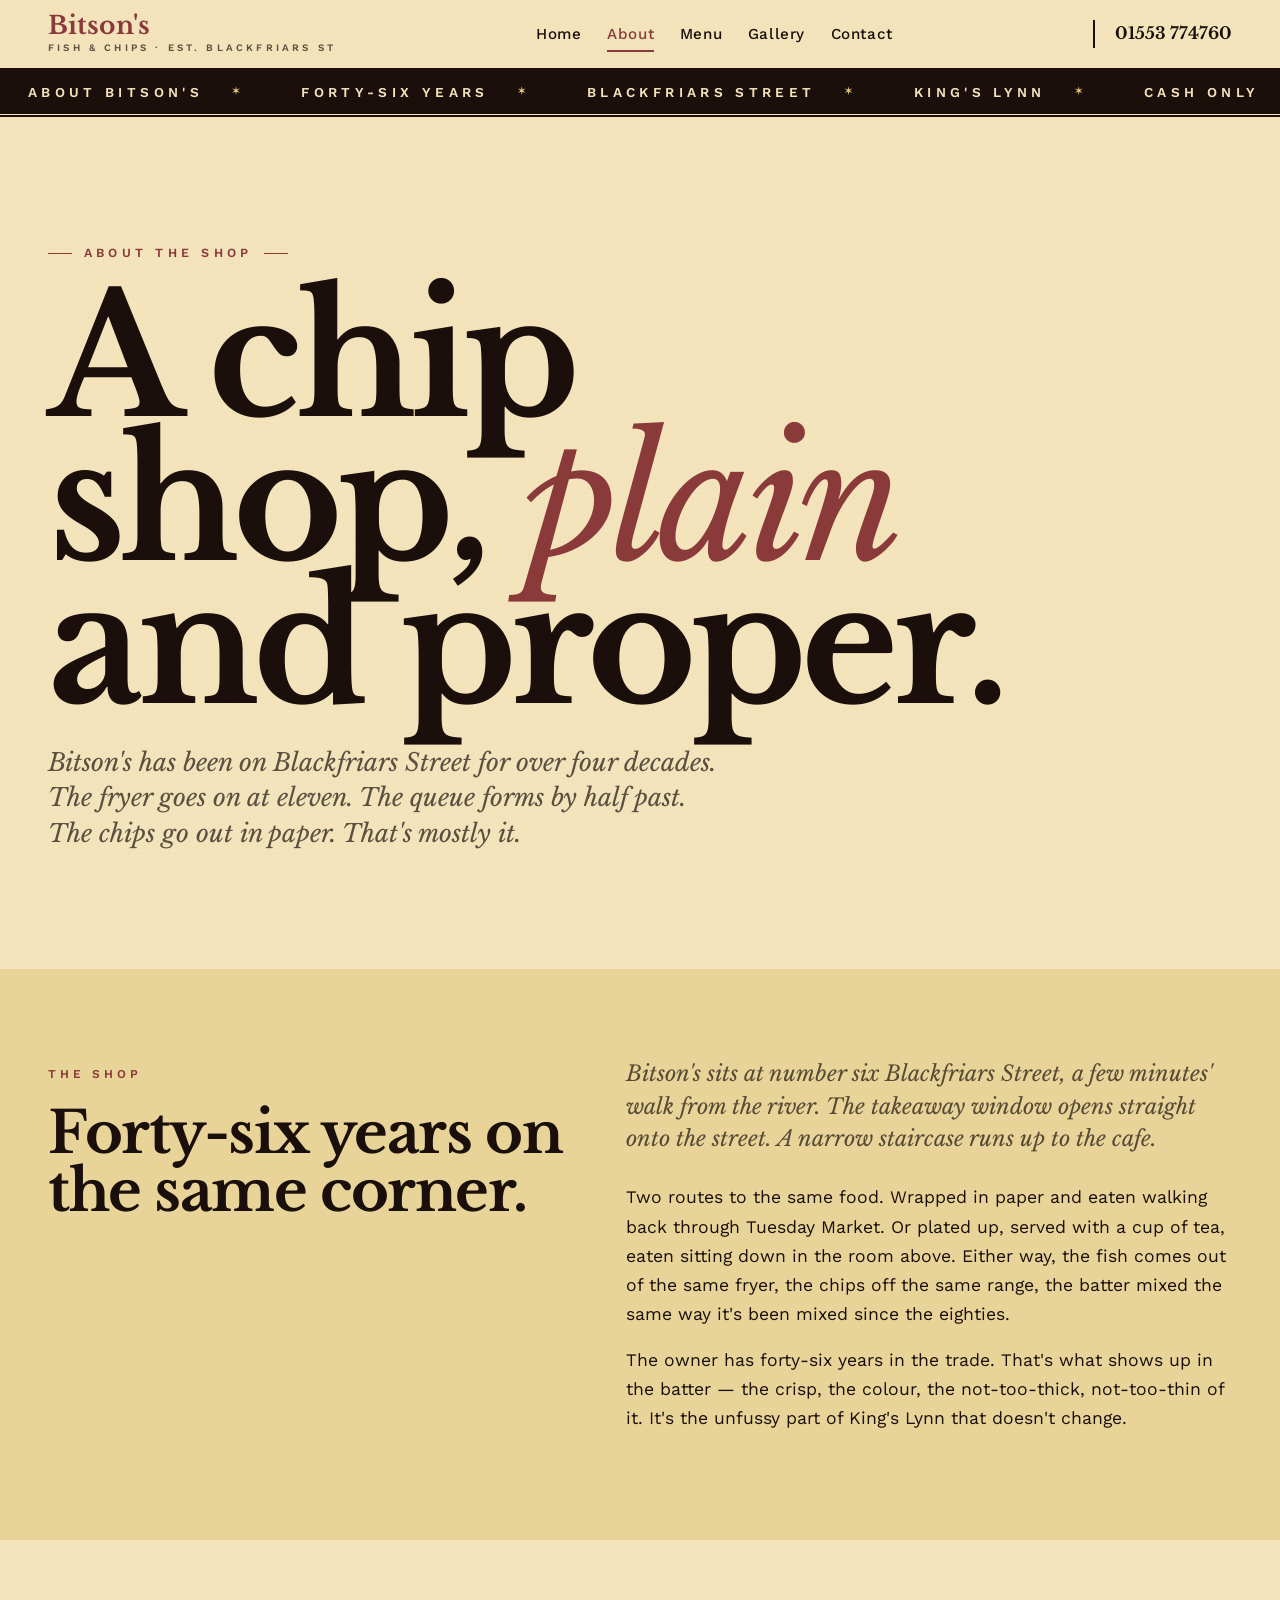
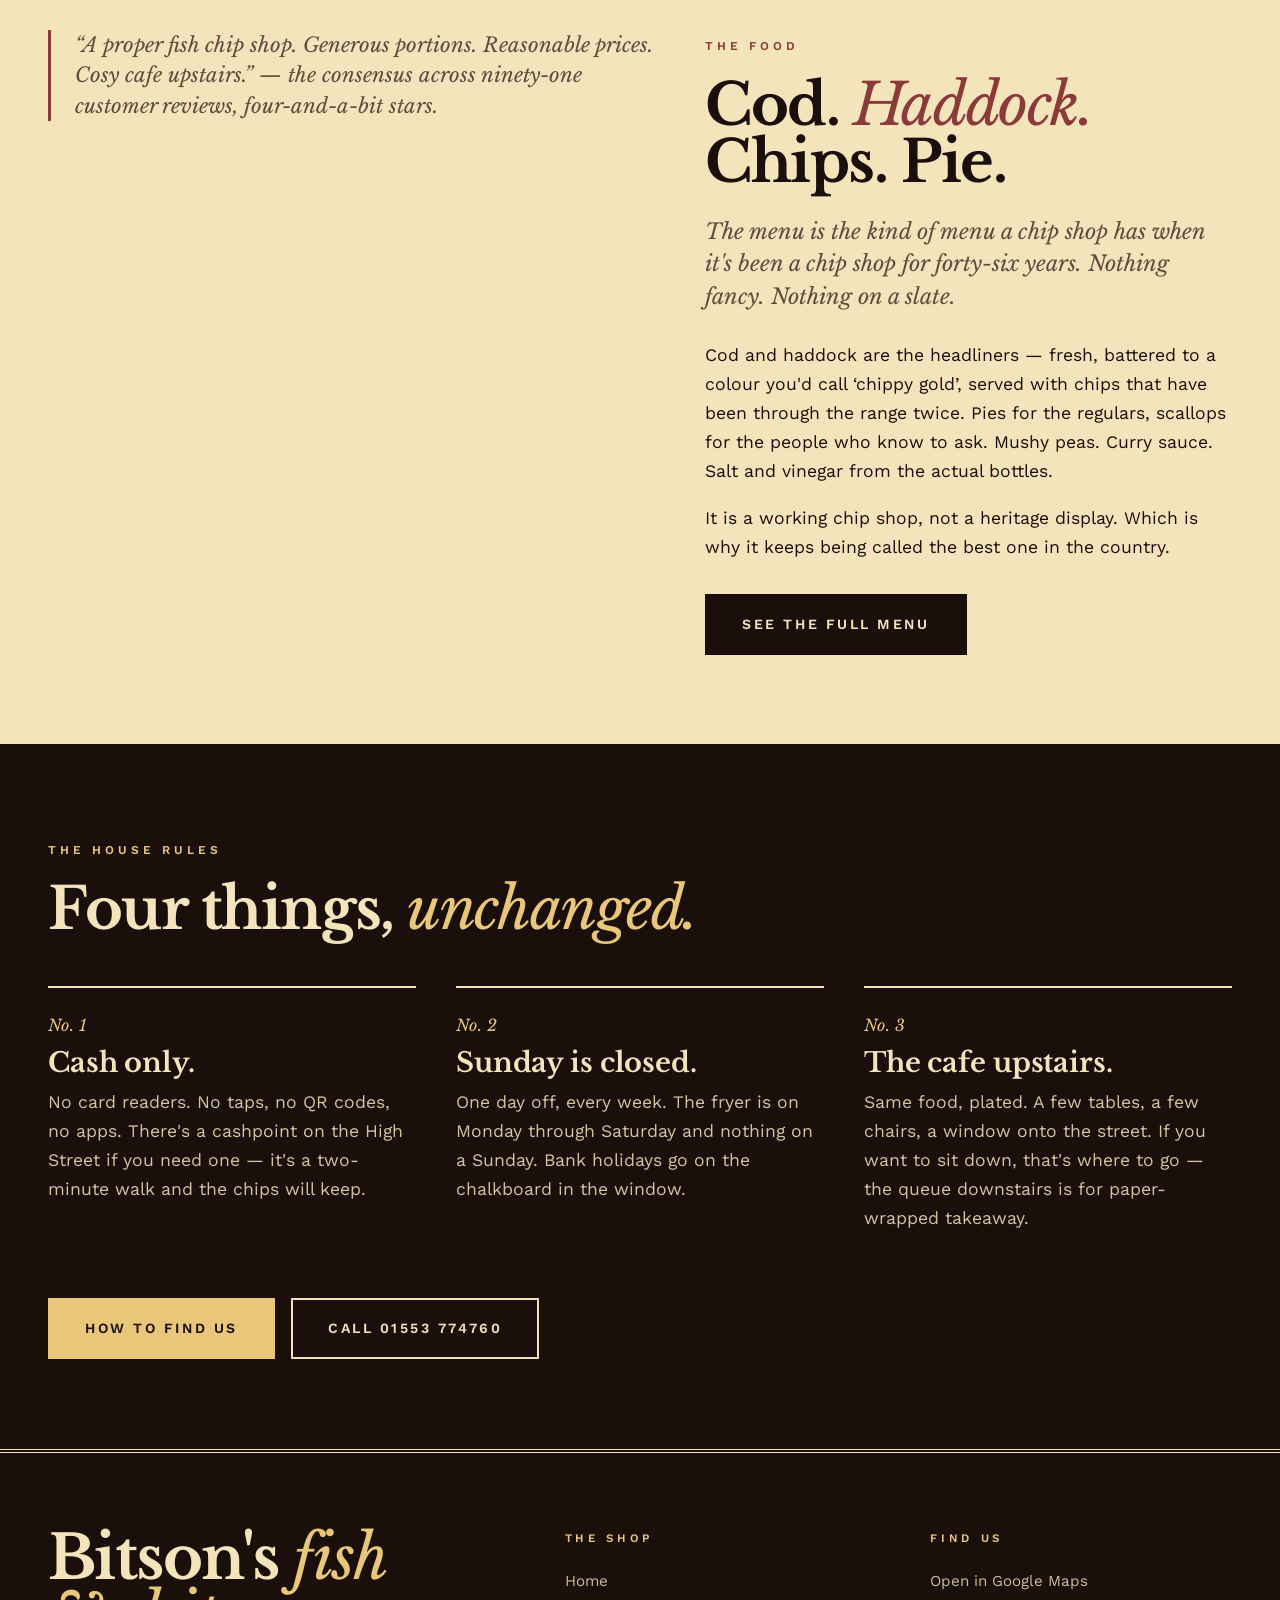
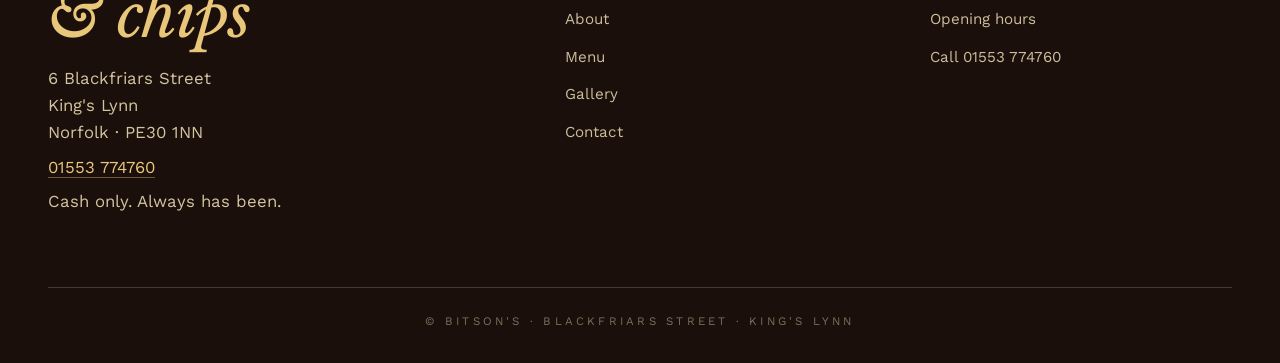
==== about.html @ e1422725 "Build Jr · bitson-s · 2026-05-30" ====
<!doctype html>
<html lang="en-GB">
<head>
<meta charset="utf-8">
<meta name="viewport" content="width=device-width, initial-scale=1, viewport-fit=cover">
<title>About · Bitson's Fish &amp; Chips · Blackfriars Street, King's Lynn</title>
<meta name="description" content="Forty-six years on Blackfriars Street. The story of Bitson's: counter takeaway, cafe upstairs, and a fryer that hasn't moved.">
<link rel="preconnect" href="https://fonts.googleapis.com">
<link rel="preconnect" href="https://fonts.gstatic.com" crossorigin>
<link rel="stylesheet" href="style.css">
</head>
<body>

<header class="site-header">
  <nav class="nav" aria-label="Primary">
    <a class="brand" href="index.html">
      Bitson's
      <span>Fish &amp; Chips · Est. Blackfriars St</span>
    </a>
    <ul class="nav-links">
      <li><a href="index.html">Home</a></li>
      <li><a href="about.html" aria-current="page">About</a></li>
      <li><a href="services.html">Menu</a></li>
      <li><a href="gallery.html">Gallery</a></li>
      <li><a href="contact.html">Contact</a></li>
    </ul>
    <a class="nav-phone" href="tel:+441553774760">01553 774760</a>
  </nav>
</header>

<div class="marquee" aria-hidden="true">
  <div class="marquee__track">
    <div class="marquee__set">
      <span>About Bitson's</span>
      <span>Forty-Six Years</span>
      <span>Blackfriars Street</span>
      <span>King's Lynn</span>
      <span>Cash Only</span>
      <span>Counter &amp; Cafe</span>
    </div>
    <div class="marquee__set" aria-hidden="true">
      <span>About Bitson's</span>
      <span>Forty-Six Years</span>
      <span>Blackfriars Street</span>
      <span>King's Lynn</span>
      <span>Cash Only</span>
      <span>Counter &amp; Cafe</span>
    </div>
  </div>
</div>

<section class="hero">
  <p class="hero__eyebrow">About the shop</p>
  <h1 class="hero__title">A chip shop, <em>plain</em><br>and proper.</h1>
  <p class="hero__sub">Bitson's has been on Blackfriars Street for over four decades. The fryer goes on at eleven. The queue forms by half past. The chips go out in paper. That's mostly it.</p>
</section>

<section class="section section--full section--cream">
  <div class="inner">
    <div class="split">
      <div class="reveal">
        <p class="eyebrow">The shop</p>
        <h2>Forty-six years on the same corner.</h2>
      </div>
      <div class="reveal">
        <p class="lede">Bitson's sits at number six Blackfriars Street, a few minutes' walk from the river. The takeaway window opens straight onto the street. A narrow staircase runs up to the cafe.</p>
        <p>Two routes to the same food. Wrapped in paper and eaten walking back through Tuesday Market. Or plated up, served with a cup of tea, eaten sitting down in the room above. Either way, the fish comes out of the same fryer, the chips off the same range, the batter mixed the same way it's been mixed since the eighties.</p>
        <p>The owner has forty-six years in the trade. That's what shows up in the batter — the crisp, the colour, the not-too-thick, not-too-thin of it. It's the unfussy part of King's Lynn that doesn't change.</p>
      </div>
    </div>
  </div>
</section>

<section class="section">
  <div class="split split--reverse">
    <div class="reveal">
      <p class="eyebrow">The food</p>
      <h2>Cod. <em>Haddock.</em> Chips. Pie.</h2>
      <p class="lede">The menu is the kind of menu a chip shop has when it's been a chip shop for forty-six years. Nothing fancy. Nothing on a slate.</p>
      <p>Cod and haddock are the headliners — fresh, battered to a colour you'd call &lsquo;chippy gold&rsquo;, served with chips that have been through the range twice. Pies for the regulars, scallops for the people who know to ask. Mushy peas. Curry sauce. Salt and vinegar from the actual bottles.</p>
      <p>It is a working chip shop, not a heritage display. Which is why it keeps being called the best one in the country.</p>
      <div class="btn-row">
        <a class="btn" href="services.html">See the full menu</a>
      </div>
    </div>
    <div class="reveal">
      <p class="split__aside">&ldquo;A proper fish chip shop. Generous portions. Reasonable prices. Cosy cafe upstairs.&rdquo; — the consensus across ninety-one customer reviews, four-and-a-bit stars.</p>
    </div>
  </div>
</section>

<section class="section section--full section--ink">
  <div class="inner">
    <p class="eyebrow">The house rules</p>
    <h2>Four things, <em>unchanged.</em></h2>

    <div class="trio">
      <article class="trio__item reveal">
        <p class="trio__num">No. 1</p>
        <h3>Cash only.</h3>
        <p>No card readers. No taps, no QR codes, no apps. There's a cashpoint on the High Street if you need one — it's a two-minute walk and the chips will keep.</p>
      </article>
      <article class="trio__item reveal">
        <p class="trio__num">No. 2</p>
        <h3>Sunday is closed.</h3>
        <p>One day off, every week. The fryer is on Monday through Saturday and nothing on a Sunday. Bank holidays go on the chalkboard in the window.</p>
      </article>
      <article class="trio__item reveal">
        <p class="trio__num">No. 3</p>
        <h3>The cafe upstairs.</h3>
        <p>Same food, plated. A few tables, a few chairs, a window onto the street. If you want to sit down, that's where to go — the queue downstairs is for paper-wrapped takeaway.</p>
      </article>
    </div>

    <div class="btn-row" style="margin-top: 3rem;">
      <a class="btn" href="contact.html">How to find us</a>
      <a class="btn btn--outline" href="tel:+441553774760">Call 01553 774760</a>
    </div>
  </div>
</section>

<footer class="site-footer">
  <div class="footer-inner">
    <div>
      <p class="footer-brand">Bitson's <em>fish &amp; chips</em></p>
      <div class="footer-letterhead">
        <p>6 Blackfriars Street<br>King's Lynn<br>Norfolk · PE30 1NN</p>
        <p><a href="tel:+441553774760">01553 774760</a></p>
        <p>Cash only. Always has been.</p>
      </div>
    </div>
    <div class="footer-col">
      <h4>The Shop</h4>
      <ul>
        <li><a href="index.html">Home</a></li>
        <li><a href="about.html">About</a></li>
        <li><a href="services.html">Menu</a></li>
        <li><a href="gallery.html">Gallery</a></li>
        <li><a href="contact.html">Contact</a></li>
      </ul>
    </div>
    <div class="footer-col">
      <h4>Find Us</h4>
      <ul>
        <li><a href="https://www.google.com/maps?q=6+Blackfriars+Street+King%27s+Lynn+PE30+1NN" target="_blank" rel="noopener">Open in Google Maps</a></li>
        <li><a href="contact.html#hours">Opening hours</a></li>
        <li><a href="tel:+441553774760">Call 01553 774760</a></li>
      </ul>
    </div>
  </div>
  <p class="footer-rule">© Bitson's · Blackfriars Street · King's Lynn</p>
</footer>

</body>
</html>
---- style.css ----
/* ─────────────────────────────────────────────────────────
   Bitson's Fish & Chips · King's Lynn · Blackfriars Street
   Style: heritage British chippy, enamel-sign red + cream
───────────────────────────────────────────────────────── */

@import url('https://fonts.googleapis.com/css2?family=Libre+Baskerville:ital,wght@0,400;0,700;1,400&family=Work+Sans:wght@400;500;600;700&display=swap');

:root {
  --paper:       #F4E4BC;
  --paper-deep:  #E8D499;
  --batter:      #E8C77A;
  --enamel:      #8B3A3A;
  --claret:      #5A2828;
  --ink:         #1A0F0A;
  --ink-faded:   rgba(26, 15, 10, 0.7);
  --ink-dim:     rgba(26, 15, 10, 0.45);
  --serif: 'Libre Baskerville', Georgia, 'Times New Roman', serif;
  --sans:  'Work Sans', system-ui, -apple-system, sans-serif;
  --max:   1400px;
}

* { box-sizing: border-box; margin: 0; padding: 0; }
html { scroll-behavior: smooth; -webkit-text-size-adjust: 100%; }

body {
  background: var(--paper);
  color: var(--ink);
  font-family: var(--sans);
  font-size: clamp(1rem, 0.92rem + 0.25vw, 1.1rem);
  line-height: 1.65;
  overflow-x: hidden;
  position: relative;
}

/* Paper-grain overlay — kills digital flatness, evokes chip-paper */
body::before {
  content: "";
  position: fixed;
  inset: 0;
  pointer-events: none;
  z-index: 200;
  opacity: 0.22;
  background-image:
    radial-gradient(circle at 20% 30%, rgba(90, 40, 40, 0.05) 0.5px, transparent 1px),
    radial-gradient(circle at 75% 65%, rgba(26, 15, 10, 0.07) 0.5px, transparent 1px),
    radial-gradient(circle at 45% 85%, rgba(26, 15, 10, 0.04) 0.5px, transparent 0.5px);
  background-size: 4px 4px, 5px 5px, 3px 3px;
  mix-blend-mode: multiply;
}

img { max-width: 100%; height: auto; display: block; }
a { color: inherit; }

/* ── HEADER NAV ─────────────────────────────────────────── */

header.site-header {
  position: sticky;
  top: 0;
  z-index: 60;
  background: var(--paper);
  border-bottom: 2px solid var(--ink);
}

.nav {
  display: flex;
  justify-content: space-between;
  align-items: center;
  gap: 1.5rem;
  padding: 0.9rem clamp(1.25rem, 4vw, 3rem);
  max-width: var(--max);
  margin: 0 auto;
}

.brand {
  font-family: var(--serif);
  font-weight: 700;
  font-size: clamp(1.25rem, 1rem + 0.7vw, 1.6rem);
  color: var(--enamel);
  text-decoration: none;
  letter-spacing: 0.005em;
  line-height: 1;
}

.brand span {
  display: block;
  font-family: var(--sans);
  font-weight: 600;
  font-size: 0.62rem;
  letter-spacing: 0.32em;
  text-transform: uppercase;
  color: var(--ink-faded);
  margin-top: 4px;
}

.nav-links {
  display: flex;
  gap: clamp(1rem, 2vw, 2.25rem);
  list-style: none;
  align-items: center;
}

.nav-links a {
  font-family: var(--sans);
  font-weight: 500;
  font-size: 0.95rem;
  letter-spacing: 0.04em;
  color: var(--ink);
  text-decoration: none;
  padding: 0.4rem 0;
  position: relative;
  transition: color 0.18s ease;
}

.nav-links a:hover,
.nav-links a[aria-current="page"] { color: var(--enamel); }

.nav-links a::after {
  content: "";
  position: absolute;
  left: 0; right: 0; bottom: -2px;
  height: 2px;
  background: var(--enamel);
  transform: scaleX(0);
  transform-origin: left center;
  transition: transform 0.25s ease;
}

.nav-links a:hover::after,
.nav-links a[aria-current="page"]::after { transform: scaleX(1); }

.nav-phone {
  font-family: var(--serif);
  font-weight: 700;
  font-size: clamp(0.9rem, 0.8rem + 0.3vw, 1.1rem);
  color: var(--ink);
  text-decoration: none;
  white-space: nowrap;
  border-left: 2px solid var(--ink);
  padding-left: 1.25rem;
  transition: color 0.18s ease;
}

.nav-phone:hover { color: var(--enamel); }

@media (max-width: 760px) {
  .nav {
    flex-direction: column;
    align-items: stretch;
    gap: 0.5rem;
    padding: 0.7rem 1rem;
    text-align: center;
  }
  .brand { text-align: center; }
  .nav-links {
    flex-wrap: wrap;
    justify-content: center;
    gap: 0.6rem 1.25rem;
    font-size: 0.85rem;
    padding-top: 0.25rem;
    border-top: 1px dashed var(--ink-dim);
  }
  .nav-phone {
    border-left: none;
    padding-left: 0;
    padding-top: 0.25rem;
    border-top: 1px dashed var(--ink-dim);
  }
}

/* ── MARQUEE STRIP ──────────────────────────────────────── */

.marquee {
  overflow: hidden;
  background: var(--ink);
  color: var(--paper);
  padding: 0.7rem 0;
  font-family: var(--sans);
  font-weight: 600;
  font-size: 0.85rem;
  letter-spacing: 0.32em;
  text-transform: uppercase;
  border-bottom: 4px double var(--paper);
}

.marquee__track {
  display: inline-flex;
  white-space: nowrap;
  animation: marqueeScroll 42s linear infinite;
  will-change: transform;
}

.marquee__set {
  display: inline-flex;
  align-items: center;
  flex-shrink: 0;
}

.marquee__set span {
  display: inline-flex;
  align-items: center;
  padding: 0 1.75rem;
}

.marquee__set span::after {
  content: "✶";
  color: var(--batter);
  margin-left: 1.75rem;
  font-size: 0.75rem;
}

@keyframes marqueeScroll {
  from { transform: translateX(0); }
  to   { transform: translateX(-50%); }
}

/* ── HERO ───────────────────────────────────────────────── */

.hero {
  padding: clamp(3.5rem, 9vw, 8rem) clamp(1.25rem, 4vw, 3rem) clamp(2.5rem, 6vw, 5rem);
  max-width: var(--max);
  margin: 0 auto;
  position: relative;
}

.hero__eyebrow {
  font-family: var(--sans);
  font-weight: 600;
  font-size: 0.78rem;
  letter-spacing: 0.34em;
  text-transform: uppercase;
  color: var(--enamel);
  margin-bottom: 1.5rem;
  display: inline-flex;
  align-items: center;
  gap: 0.75rem;
}

.hero__eyebrow::before,
.hero__eyebrow::after {
  content: "";
  display: inline-block;
  width: 1.5rem;
  height: 1px;
  background: var(--enamel);
}

.hero__title {
  font-family: var(--serif);
  font-weight: 700;
  font-size: clamp(3.4rem, 13vw, 11.5rem);
  line-height: 0.86;
  letter-spacing: -0.035em;
  color: var(--ink);
  text-wrap: balance;
  margin-bottom: 1.75rem;
}

.hero__title em {
  font-style: italic;
  font-weight: 400;
  color: var(--enamel);
}

.hero__sub {
  font-family: var(--serif);
  font-style: italic;
  font-size: clamp(1.15rem, 0.9rem + 0.8vw, 1.65rem);
  line-height: 1.45;
  color: var(--ink-faded);
  max-width: 42ch;
  text-wrap: pretty;
  margin-bottom: 2.5rem;
}

.hero__meta {
  display: flex;
  flex-wrap: wrap;
  gap: 1.5rem 3rem;
  align-items: flex-end;
  border-top: 1px solid var(--ink);
  padding-top: 1.75rem;
  margin-top: 2rem;
}

.hero__meta-item {
  display: flex;
  flex-direction: column;
  gap: 0.35rem;
}

.hero__meta-item small {
  font-family: var(--sans);
  font-weight: 500;
  font-size: 0.68rem;
  letter-spacing: 0.3em;
  text-transform: uppercase;
  color: var(--ink-faded);
}

.hero__meta-item strong {
  font-family: var(--serif);
  font-weight: 700;
  font-size: clamp(1.1rem, 0.9rem + 0.5vw, 1.4rem);
  line-height: 1.1;
  color: var(--ink);
  letter-spacing: -0.005em;
}

.hero__meta-item a {
  text-decoration: none;
  color: inherit;
  transition: color 0.18s;
}

.hero__meta-item a:hover { color: var(--enamel); }

/* ── SECTIONS ───────────────────────────────────────────── */

.section {
  padding: clamp(3.5rem, 7vw, 6.5rem) clamp(1.25rem, 4vw, 3rem);
  max-width: var(--max);
  margin: 0 auto;
}

.section--full {
  max-width: none;
  padding: 0;
  margin: 0;
}

.section--full > .inner {
  max-width: var(--max);
  margin: 0 auto;
  padding: clamp(3.5rem, 7vw, 6.5rem) clamp(1.25rem, 4vw, 3rem);
}

.section--cream { background: var(--paper-deep); }

.section--ink {
  background: var(--ink);
  color: var(--paper);
}

.section--ink .eyebrow { color: var(--batter); }
.section--ink .lede,
.section--ink p { color: rgba(244, 228, 188, 0.85); }
.section--ink h2,
.section--ink h3 { color: var(--paper); }

.eyebrow {
  font-family: var(--sans);
  font-weight: 600;
  font-size: 0.75rem;
  letter-spacing: 0.32em;
  text-transform: uppercase;
  color: var(--enamel);
  margin-bottom: 1.25rem;
  display: inline-block;
}

h2 {
  font-family: var(--serif);
  font-weight: 700;
  font-size: clamp(2rem, 4vw + 0.4rem, 4rem);
  line-height: 1;
  letter-spacing: -0.025em;
  text-wrap: balance;
  margin-bottom: 1.5rem;
}

h2 em {
  font-style: italic;
  font-weight: 400;
  color: var(--enamel);
}

.section--ink h2 em { color: var(--batter); }

h3 {
  font-family: var(--serif);
  font-weight: 700;
  font-size: clamp(1.3rem, 1rem + 0.9vw, 1.7rem);
  line-height: 1.15;
  letter-spacing: -0.005em;
  margin-bottom: 0.6rem;
}

p {
  font-family: var(--sans);
  text-wrap: pretty;
  max-width: 60ch;
  margin-bottom: 1.1rem;
}

p.lede {
  font-family: var(--serif);
  font-style: italic;
  font-weight: 400;
  font-size: clamp(1.1rem, 0.95rem + 0.5vw, 1.4rem);
  line-height: 1.5;
  max-width: 36em;
  color: var(--ink-faded);
  margin-bottom: 1.75rem;
}

/* ── TWO-COLUMN EDITORIAL ───────────────────────────────── */

.split {
  display: grid;
  gap: clamp(2rem, 4vw, 4.5rem);
  align-items: start;
}

@media (min-width: 820px) {
  .split { grid-template-columns: 1fr 1.15fr; }
  .split--reverse { grid-template-columns: 1.15fr 1fr; }
  .split--reverse > :first-child { order: 2; }
}

.split__aside {
  font-family: var(--serif);
  font-style: italic;
  font-size: clamp(1.1rem, 0.95rem + 0.4vw, 1.3rem);
  line-height: 1.5;
  color: var(--ink-faded);
  border-left: 3px solid var(--enamel);
  padding-left: 1.5rem;
}

/* ── FEATURE TRIO ───────────────────────────────────────── */

.trio {
  display: grid;
  gap: 2.5rem;
  margin-top: 3rem;
}

@media (min-width: 780px) {
  .trio { grid-template-columns: repeat(3, 1fr); gap: 3rem 2.5rem; }
}

.trio__item {
  border-top: 2px solid var(--ink);
  padding-top: 1.5rem;
}

.trio__num {
  font-family: var(--serif);
  font-style: italic;
  font-weight: 400;
  font-size: 1rem;
  color: var(--enamel);
  margin-bottom: 0.5rem;
  letter-spacing: 0.05em;
}

.section--ink .trio__item { border-top-color: var(--paper); }
.section--ink .trio__num { color: var(--batter); }

/* ── BIG PULL QUOTE ─────────────────────────────────────── */

.pullquote {
  font-family: var(--serif);
  font-weight: 700;
  font-size: clamp(2rem, 5vw, 4rem);
  line-height: 1.05;
  letter-spacing: -0.02em;
  text-wrap: balance;
  margin: 1.5rem 0 2rem;
  max-width: 22ch;
}

.pullquote em {
  font-style: italic;
  font-weight: 400;
  color: var(--enamel);
}

.section--ink .pullquote em { color: var(--batter); }

.pullquote-attr {
  font-family: var(--sans);
  font-weight: 500;
  font-size: 0.78rem;
  letter-spacing: 0.32em;
  text-transform: uppercase;
  color: var(--ink-faded);
}

.section--ink .pullquote-attr { color: rgba(244, 228, 188, 0.6); }

/* ── BUTTONS ────────────────────────────────────────────── */

.btn-row {
  display: flex;
  flex-wrap: wrap;
  gap: 1rem;
  margin-top: 2rem;
}

.btn {
  display: inline-block;
  padding: 1.05rem 2.2rem;
  font-family: var(--sans);
  font-weight: 600;
  font-size: 0.88rem;
  letter-spacing: 0.18em;
  text-transform: uppercase;
  text-decoration: none;
  border: 2px solid var(--ink);
  background: var(--ink);
  color: var(--paper);
  transition: background 0.2s ease, color 0.2s ease, border-color 0.2s ease;
  cursor: pointer;
}

.btn:hover {
  background: var(--enamel);
  border-color: var(--enamel);
  color: var(--paper);
}

.btn--outline {
  background: transparent;
  color: var(--ink);
}

.btn--outline:hover {
  background: var(--ink);
  color: var(--paper);
}

.section--ink .btn {
  background: var(--batter);
  border-color: var(--batter);
  color: var(--ink);
}

.section--ink .btn:hover { background: var(--paper); border-color: var(--paper); }

.section--ink .btn--outline {
  background: transparent;
  color: var(--paper);
  border-color: var(--paper);
}

.section--ink .btn--outline:hover { background: var(--paper); color: var(--ink); }

/* ── MENU (broadsheet style with leader dots) ───────────── */

.menu-group {
  margin-bottom: clamp(2.5rem, 5vw, 4rem);
}

.menu-group__title {
  font-family: var(--serif);
  font-weight: 700;
  font-size: clamp(1.4rem, 1rem + 1.2vw, 2.1rem);
  letter-spacing: -0.01em;
  color: var(--enamel);
  border-bottom: 2px solid var(--ink);
  padding-bottom: 0.6rem;
  margin-bottom: 1.5rem;
  display: flex;
  align-items: baseline;
  justify-content: space-between;
  gap: 1rem;
  flex-wrap: wrap;
}

.menu-group__title small {
  font-family: var(--sans);
  font-weight: 600;
  font-size: 0.7rem;
  letter-spacing: 0.3em;
  text-transform: uppercase;
  color: var(--ink-faded);
}

.menu-item {
  padding: 0.9rem 0;
  border-bottom: 1px dashed var(--ink-dim);
}

.menu-item:last-child { border-bottom: none; }

.menu-item__name {
  font-family: var(--serif);
  font-weight: 700;
  font-size: clamp(1.05rem, 0.95rem + 0.3vw, 1.2rem);
  line-height: 1.25;
  color: var(--ink);
  margin-bottom: 0.2rem;
  letter-spacing: -0.005em;
}

.menu-item__desc {
  font-family: var(--sans);
  font-style: italic;
  font-size: 0.93rem;
  line-height: 1.4;
  color: var(--ink-faded);
  max-width: 56ch;
}

.menu-callout {
  background: var(--ink);
  color: var(--paper);
  padding: 1.5rem 1.75rem;
  margin: 3rem 0 1rem;
  border-left: 6px solid var(--enamel);
}

.menu-callout strong {
  font-family: var(--serif);
  font-weight: 700;
  font-size: 1.15rem;
  display: block;
  margin-bottom: 0.3rem;
  color: var(--batter);
  letter-spacing: 0.02em;
}

.menu-callout p {
  font-family: var(--sans);
  font-size: 0.95rem;
  color: rgba(244, 228, 188, 0.88);
  margin: 0;
  max-width: 60ch;
}

/* ── CONTACT GRID ───────────────────────────────────────── */

.contact-grid {
  display: grid;
  gap: 2rem;
  margin-top: 2.5rem;
}

@media (min-width: 720px) {
  .contact-grid { grid-template-columns: repeat(3, 1fr); gap: 2.5rem; }
}

.contact-card {
  border-top: 2px solid var(--ink);
  padding-top: 1.25rem;
}

.contact-card__label {
  font-family: var(--sans);
  font-weight: 600;
  font-size: 0.7rem;
  letter-spacing: 0.32em;
  text-transform: uppercase;
  color: var(--ink-faded);
  margin-bottom: 0.6rem;
}

.contact-card__value,
a.contact-card__value {
  font-family: var(--serif);
  font-weight: 700;
  font-size: clamp(1.2rem, 1rem + 0.6vw, 1.55rem);
  line-height: 1.3;
  color: var(--ink);
  text-decoration: none;
  display: block;
  letter-spacing: -0.005em;
}

a.contact-card__value:hover { color: var(--enamel); }

.contact-note {
  font-family: var(--sans);
  font-size: 0.85rem;
  font-style: italic;
  color: var(--ink-faded);
  margin-top: 0.5rem;
}

/* ── HOURS ──────────────────────────────────────────────── */

.hours {
  margin: 1.5rem 0 0;
  max-width: 24rem;
}

.hours__row {
  display: grid;
  grid-template-columns: 1fr auto;
  align-items: baseline;
  padding: 0.55rem 0;
  border-bottom: 1px dashed var(--ink-dim);
  gap: 1rem;
}

.hours__row:last-child { border-bottom: none; }

.hours__day {
  font-family: var(--sans);
  font-weight: 500;
  font-size: 0.95rem;
  letter-spacing: 0.04em;
}

.hours__time {
  font-family: var(--serif);
  font-weight: 700;
  font-size: 1rem;
  color: var(--ink);
}

.hours__time--closed {
  color: var(--enamel);
  font-style: italic;
}

/* ── MAP ────────────────────────────────────────────────── */

.map-wrap {
  border: 2px solid var(--ink);
  margin-top: 2.5rem;
  background: var(--paper-deep);
  position: relative;
  aspect-ratio: 16 / 10;
  overflow: hidden;
}

.map-wrap iframe {
  width: 100%;
  height: 100%;
  border: 0;
  filter: grayscale(0.35) sepia(0.18) contrast(1.05);
  display: block;
}

/* ── GALLERY ────────────────────────────────────────────── */

.gallery-grid {
  display: grid;
  gap: 1rem;
  grid-template-columns: repeat(auto-fill, minmax(min(100%, 260px), 1fr));
  margin-top: 2.5rem;
}

.gallery-tile {
  aspect-ratio: 4 / 3;
  background: var(--paper-deep);
  border: 2px solid var(--ink);
  position: relative;
  display: flex;
  align-items: center;
  justify-content: center;
  font-family: var(--serif);
  font-style: italic;
  color: var(--ink-faded);
  font-size: 0.92rem;
  text-align: center;
  padding: 1rem;
}

.gallery-tile::before {
  content: "";
  position: absolute;
  inset: 10px;
  border: 1px dashed rgba(26, 15, 10, 0.28);
}

.gallery-tile span {
  position: relative;
  z-index: 1;
}

.gallery-tile--tall { aspect-ratio: 3 / 4; }
.gallery-tile--wide { aspect-ratio: 16 / 10; }

.gallery-callout {
  margin-top: 3rem;
  padding: 2rem;
  border: 2px solid var(--ink);
  background: var(--paper-deep);
  font-family: var(--serif);
  font-size: 1.05rem;
  line-height: 1.5;
}

.gallery-callout strong {
  display: block;
  font-weight: 700;
  font-size: 1.2rem;
  margin-bottom: 0.5rem;
  color: var(--enamel);
}

.gallery-callout a {
  color: var(--ink);
  font-weight: 700;
  text-decoration: underline;
  text-decoration-color: var(--enamel);
  text-decoration-thickness: 2px;
  text-underline-offset: 4px;
}

/* ── FOOTER ─────────────────────────────────────────────── */

footer.site-footer {
  background: var(--ink);
  color: var(--paper);
  padding: clamp(3rem, 6vw, 5rem) clamp(1.25rem, 4vw, 3rem) 2rem;
  border-top: 4px double var(--paper);
}

.footer-inner {
  max-width: var(--max);
  margin: 0 auto;
  display: grid;
  gap: clamp(2.5rem, 5vw, 4rem);
}

@media (min-width: 780px) {
  .footer-inner { grid-template-columns: 1.5fr 1fr 1fr; }
}

.footer-brand {
  font-family: var(--serif);
  font-weight: 700;
  font-size: clamp(2.2rem, 5vw, 3.8rem);
  line-height: 0.95;
  letter-spacing: -0.025em;
  color: var(--paper);
  margin-bottom: 1.25rem;
}

.footer-brand em {
  font-style: italic;
  font-weight: 400;
  color: var(--batter);
}

.footer-letterhead {
  font-family: var(--serif);
  font-size: 1.05rem;
  line-height: 1.6;
  color: rgba(244, 228, 188, 0.85);
  max-width: 32rem;
}

.footer-letterhead p { color: inherit; margin-bottom: 0.5rem; }

.footer-letterhead a {
  color: var(--batter);
  text-decoration: none;
  border-bottom: 1px solid rgba(232, 199, 122, 0.4);
  transition: border-color 0.2s, color 0.2s;
}

.footer-letterhead a:hover {
  color: var(--paper);
  border-bottom-color: var(--paper);
}

.footer-col h4 {
  font-family: var(--sans);
  font-weight: 600;
  font-size: 0.72rem;
  letter-spacing: 0.32em;
  text-transform: uppercase;
  color: var(--batter);
  margin-bottom: 1.1rem;
}

.footer-col ul { list-style: none; }
.footer-col li { margin-bottom: 0.55rem; }

.footer-col a {
  font-family: var(--sans);
  color: rgba(244, 228, 188, 0.82);
  text-decoration: none;
  font-size: 0.95rem;
  transition: color 0.18s;
}

.footer-col a:hover { color: var(--paper); }

.footer-rule {
  border-top: 1px solid rgba(244, 228, 188, 0.2);
  margin: clamp(2.5rem, 5vw, 4rem) 0 0;
  padding-top: 1.5rem;
  font-family: var(--sans);
  font-size: 0.72rem;
  letter-spacing: 0.28em;
  text-transform: uppercase;
  color: rgba(244, 228, 188, 0.45);
  text-align: center;
  max-width: var(--max);
  margin-left: auto;
  margin-right: auto;
}

/* ── SCROLL REVEAL (progressive enhancement) ────────────── */

@supports (animation-timeline: view()) {
  .reveal {
    animation: rise both;
    animation-timeline: view();
    animation-range: entry 0% cover 22%;
  }
  @keyframes rise {
    from { opacity: 0; transform: translateY(1.5rem); }
    to   { opacity: 1; transform: translateY(0); }
  }
}

/* ── REDUCED MOTION ─────────────────────────────────────── */

@media (prefers-reduced-motion: reduce) {
  .marquee__track { animation: none; }
  .reveal { animation: none; opacity: 1; transform: none; }
  html { scroll-behavior: auto; }
}

/* ── FOCUS STATES (a11y) ────────────────────────────────── */

a:focus-visible,
.btn:focus-visible {
  outline: 2px solid var(--enamel);
  outline-offset: 3px;
}

.section--ink a:focus-visible,
.section--ink .btn:focus-visible {
  outline-color: var(--batter);
}
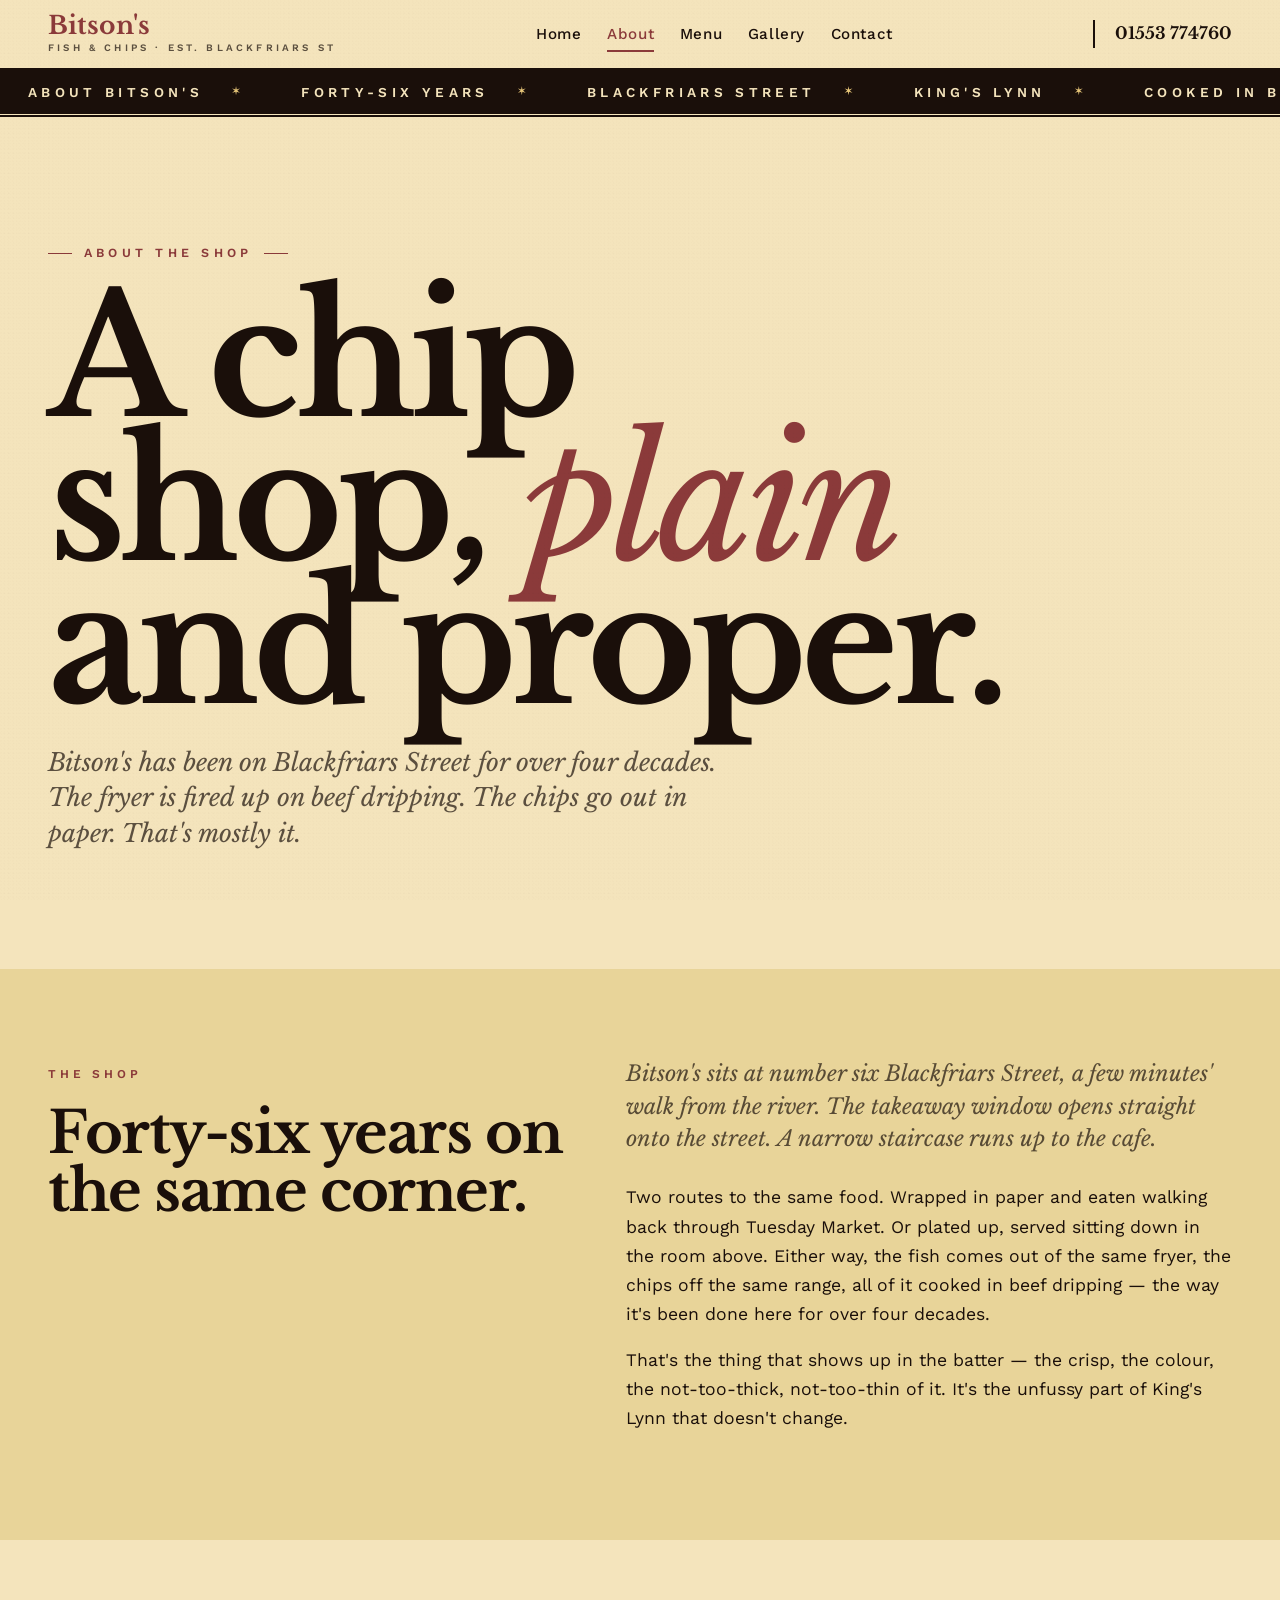
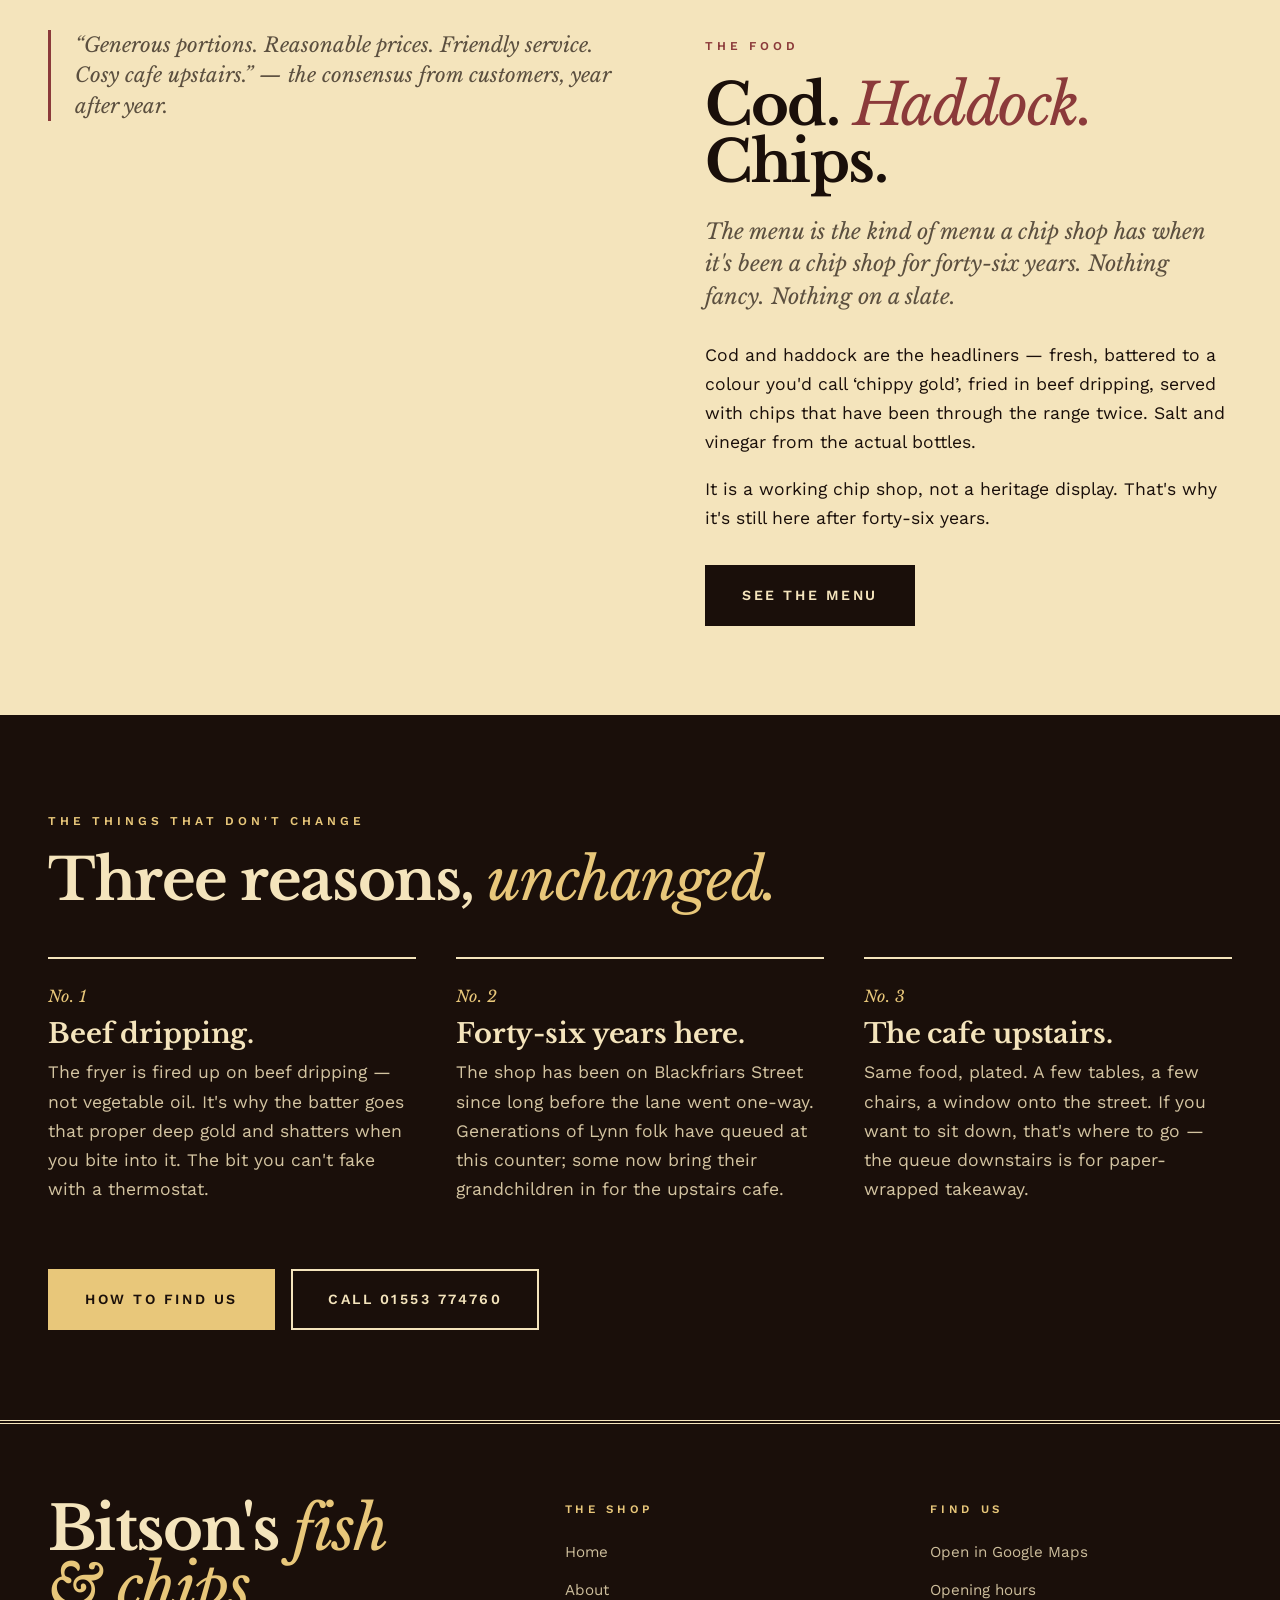
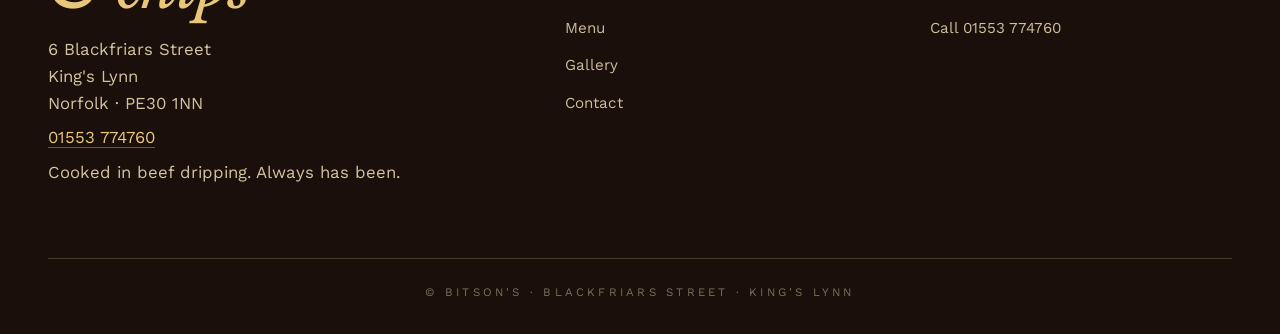
==== commit 87ebefbc: "Build Jr · bitson-s · 2026-05-30" ====
--- a/about.html
+++ b/about.html
@@ -4,7 +4,7 @@
 <meta charset="utf-8">
 <meta name="viewport" content="width=device-width, initial-scale=1, viewport-fit=cover">
 <title>About · Bitson's Fish &amp; Chips · Blackfriars Street, King's Lynn</title>
-<meta name="description" content="Forty-six years on Blackfriars Street. The story of Bitson's: counter takeaway, cafe upstairs, and a fryer that hasn't moved.">
+<meta name="description" content="Forty-six years on Blackfriars Street. The story of Bitson's: counter takeaway, cafe upstairs, and fish cooked in beef dripping.">
 <link rel="preconnect" href="https://fonts.googleapis.com">
 <link rel="preconnect" href="https://fonts.gstatic.com" crossorigin>
 <link rel="stylesheet" href="style.css">
@@ -35,7 +35,7 @@
       <span>Forty-Six Years</span>
       <span>Blackfriars Street</span>
       <span>King's Lynn</span>
-      <span>Cash Only</span>
+      <span>Cooked in Beef Dripping</span>
       <span>Counter &amp; Cafe</span>
     </div>
     <div class="marquee__set" aria-hidden="true">
@@ -43,7 +43,7 @@
       <span>Forty-Six Years</span>
       <span>Blackfriars Street</span>
       <span>King's Lynn</span>
-      <span>Cash Only</span>
+      <span>Cooked in Beef Dripping</span>
       <span>Counter &amp; Cafe</span>
     </div>
   </div>
@@ -52,7 +52,7 @@
 <section class="hero">
   <p class="hero__eyebrow">About the shop</p>
   <h1 class="hero__title">A chip shop, <em>plain</em><br>and proper.</h1>
-  <p class="hero__sub">Bitson's has been on Blackfriars Street for over four decades. The fryer goes on at eleven. The queue forms by half past. The chips go out in paper. That's mostly it.</p>
+  <p class="hero__sub">Bitson's has been on Blackfriars Street for over four decades. The fryer is fired up on beef dripping. The chips go out in paper. That's mostly it.</p>
 </section>
 
 <section class="section section--full section--cream">
@@ -64,8 +64,8 @@
       </div>
       <div class="reveal">
         <p class="lede">Bitson's sits at number six Blackfriars Street, a few minutes' walk from the river. The takeaway window opens straight onto the street. A narrow staircase runs up to the cafe.</p>
-        <p>Two routes to the same food. Wrapped in paper and eaten walking back through Tuesday Market. Or plated up, served with a cup of tea, eaten sitting down in the room above. Either way, the fish comes out of the same fryer, the chips off the same range, the batter mixed the same way it's been mixed since the eighties.</p>
-        <p>The owner has forty-six years in the trade. That's what shows up in the batter — the crisp, the colour, the not-too-thick, not-too-thin of it. It's the unfussy part of King's Lynn that doesn't change.</p>
+        <p>Two routes to the same food. Wrapped in paper and eaten walking back through Tuesday Market. Or plated up, served sitting down in the room above. Either way, the fish comes out of the same fryer, the chips off the same range, all of it cooked in beef dripping &mdash; the way it's been done here for over four decades.</p>
+        <p>That's the thing that shows up in the batter &mdash; the crisp, the colour, the not-too-thick, not-too-thin of it. It's the unfussy part of King's Lynn that doesn't change.</p>
       </div>
     </div>
   </div>
@@ -75,40 +75,40 @@
   <div class="split split--reverse">
     <div class="reveal">
       <p class="eyebrow">The food</p>
-      <h2>Cod. <em>Haddock.</em> Chips. Pie.</h2>
+      <h2>Cod. <em>Haddock.</em> Chips.</h2>
       <p class="lede">The menu is the kind of menu a chip shop has when it's been a chip shop for forty-six years. Nothing fancy. Nothing on a slate.</p>
-      <p>Cod and haddock are the headliners — fresh, battered to a colour you'd call &lsquo;chippy gold&rsquo;, served with chips that have been through the range twice. Pies for the regulars, scallops for the people who know to ask. Mushy peas. Curry sauce. Salt and vinegar from the actual bottles.</p>
-      <p>It is a working chip shop, not a heritage display. Which is why it keeps being called the best one in the country.</p>
+      <p>Cod and haddock are the headliners &mdash; fresh, battered to a colour you'd call &lsquo;chippy gold&rsquo;, fried in beef dripping, served with chips that have been through the range twice. Salt and vinegar from the actual bottles.</p>
+      <p>It is a working chip shop, not a heritage display. That's why it's still here after forty-six years.</p>
       <div class="btn-row">
-        <a class="btn" href="services.html">See the full menu</a>
+        <a class="btn" href="services.html">See the menu</a>
       </div>
     </div>
     <div class="reveal">
-      <p class="split__aside">&ldquo;A proper fish chip shop. Generous portions. Reasonable prices. Cosy cafe upstairs.&rdquo; — the consensus across ninety-one customer reviews, four-and-a-bit stars.</p>
+      <p class="split__aside">&ldquo;Generous portions. Reasonable prices. Friendly service. Cosy cafe upstairs.&rdquo; &mdash; the consensus from customers, year after year.</p>
     </div>
   </div>
 </section>
 
 <section class="section section--full section--ink">
   <div class="inner">
-    <p class="eyebrow">The house rules</p>
-    <h2>Four things, <em>unchanged.</em></h2>
+    <p class="eyebrow">The things that don't change</p>
+    <h2>Three reasons, <em>unchanged.</em></h2>
 
     <div class="trio">
       <article class="trio__item reveal">
         <p class="trio__num">No. 1</p>
-        <h3>Cash only.</h3>
-        <p>No card readers. No taps, no QR codes, no apps. There's a cashpoint on the High Street if you need one — it's a two-minute walk and the chips will keep.</p>
+        <h3>Beef dripping.</h3>
+        <p>The fryer is fired up on beef dripping &mdash; not vegetable oil. It's why the batter goes that proper deep gold and shatters when you bite into it. The bit you can't fake with a thermostat.</p>
       </article>
       <article class="trio__item reveal">
         <p class="trio__num">No. 2</p>
-        <h3>Sunday is closed.</h3>
-        <p>One day off, every week. The fryer is on Monday through Saturday and nothing on a Sunday. Bank holidays go on the chalkboard in the window.</p>
+        <h3>Forty-six years here.</h3>
+        <p>The shop has been on Blackfriars Street since long before the lane went one-way. Generations of Lynn folk have queued at this counter; some now bring their grandchildren in for the upstairs cafe.</p>
       </article>
       <article class="trio__item reveal">
         <p class="trio__num">No. 3</p>
         <h3>The cafe upstairs.</h3>
-        <p>Same food, plated. A few tables, a few chairs, a window onto the street. If you want to sit down, that's where to go — the queue downstairs is for paper-wrapped takeaway.</p>
+        <p>Same food, plated. A few tables, a few chairs, a window onto the street. If you want to sit down, that's where to go &mdash; the queue downstairs is for paper-wrapped takeaway.</p>
       </article>
     </div>
 
@@ -126,7 +126,7 @@
       <div class="footer-letterhead">
         <p>6 Blackfriars Street<br>King's Lynn<br>Norfolk · PE30 1NN</p>
         <p><a href="tel:+441553774760">01553 774760</a></p>
-        <p>Cash only. Always has been.</p>
+        <p>Cooked in beef dripping. Always has been.</p>
       </div>
     </div>
     <div class="footer-col">
--- a/style.css
+++ b/style.css
@@ -715,6 +715,54 @@
   font-style: italic;
 }
 
+/* ── HOURS CARD (ring-the-counter callout) ──────────────── */
+
+.hours-card {
+  margin: 1.5rem 0 0;
+  max-width: 26rem;
+  padding: 2rem 1.8rem;
+  background: var(--enamel);
+  color: var(--paper);
+  border: 3px solid var(--ink);
+  box-shadow: 8px 8px 0 var(--ink);
+  text-align: center;
+}
+
+.hours-card__label {
+  font-family: var(--sans);
+  font-weight: 600;
+  text-transform: uppercase;
+  letter-spacing: 0.18em;
+  font-size: 0.78rem;
+  opacity: 0.85;
+  margin-bottom: 0.6rem;
+}
+
+.hours-card__phone {
+  display: block;
+  font-family: var(--serif);
+  font-weight: 700;
+  font-size: clamp(1.8rem, 1rem + 3vw, 2.6rem);
+  letter-spacing: -0.01em;
+  color: var(--paper);
+  text-decoration: none;
+  line-height: 1.1;
+  border-bottom: 2px solid transparent;
+  transition: border-color 0.2s;
+}
+
+.hours-card__phone:hover {
+  border-bottom-color: var(--batter);
+}
+
+.hours-card__note {
+  font-family: var(--serif);
+  font-style: italic;
+  font-size: 0.95rem;
+  margin-top: 0.8rem;
+  opacity: 0.92;
+}
+
 /* ── MAP ────────────────────────────────────────────────── */
 
 .map-wrap {
